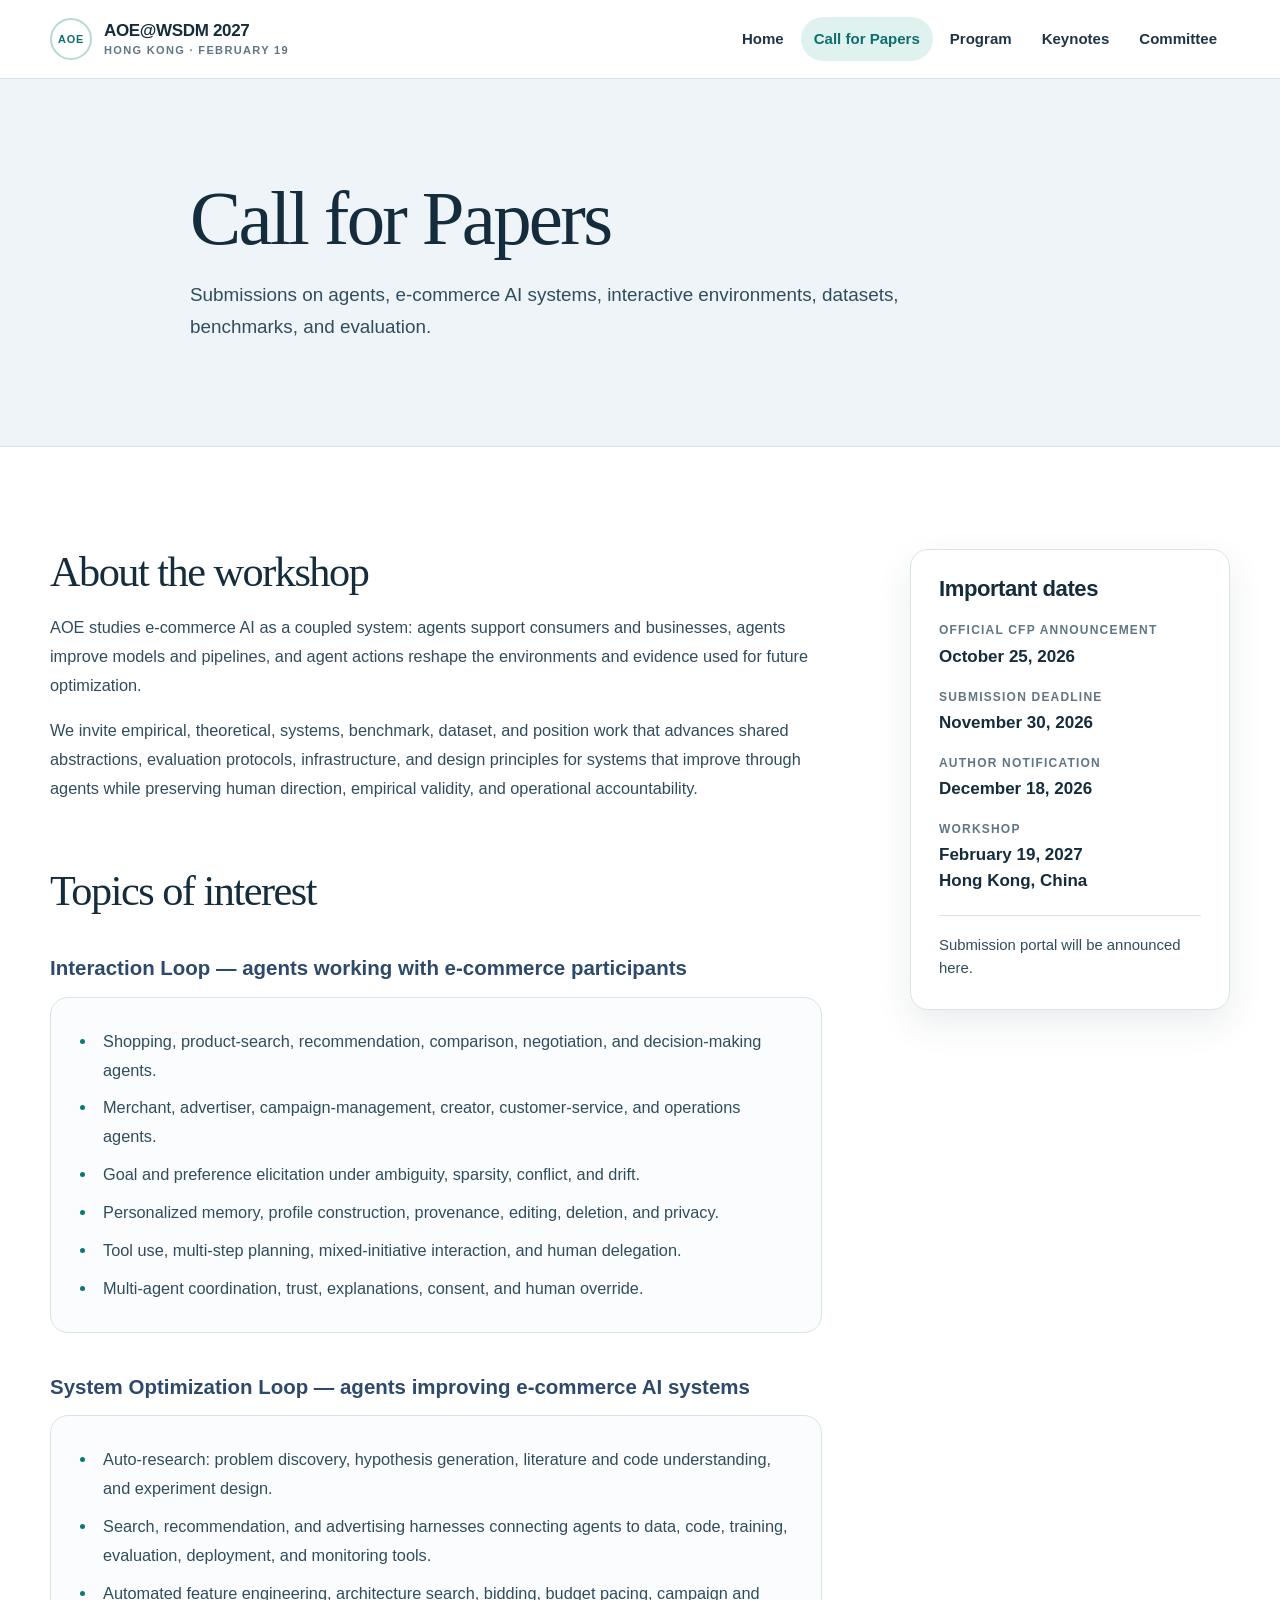
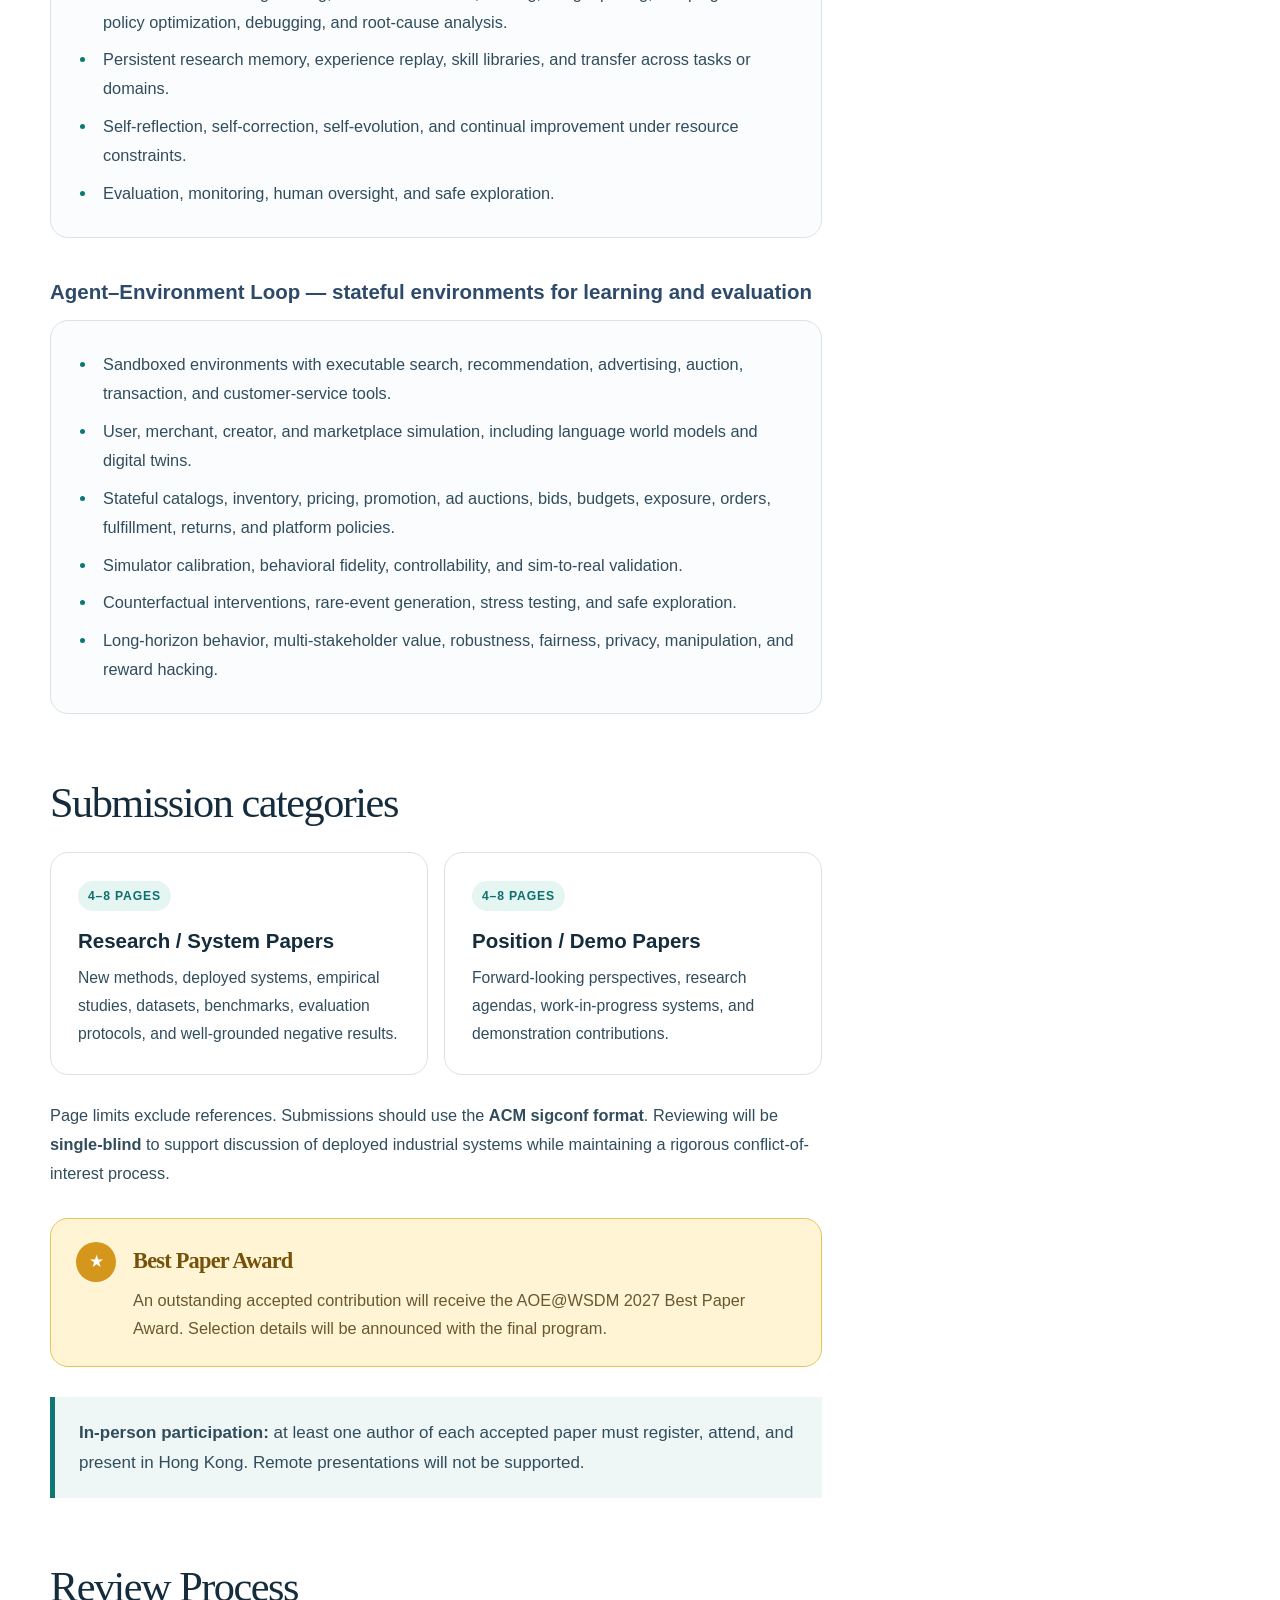
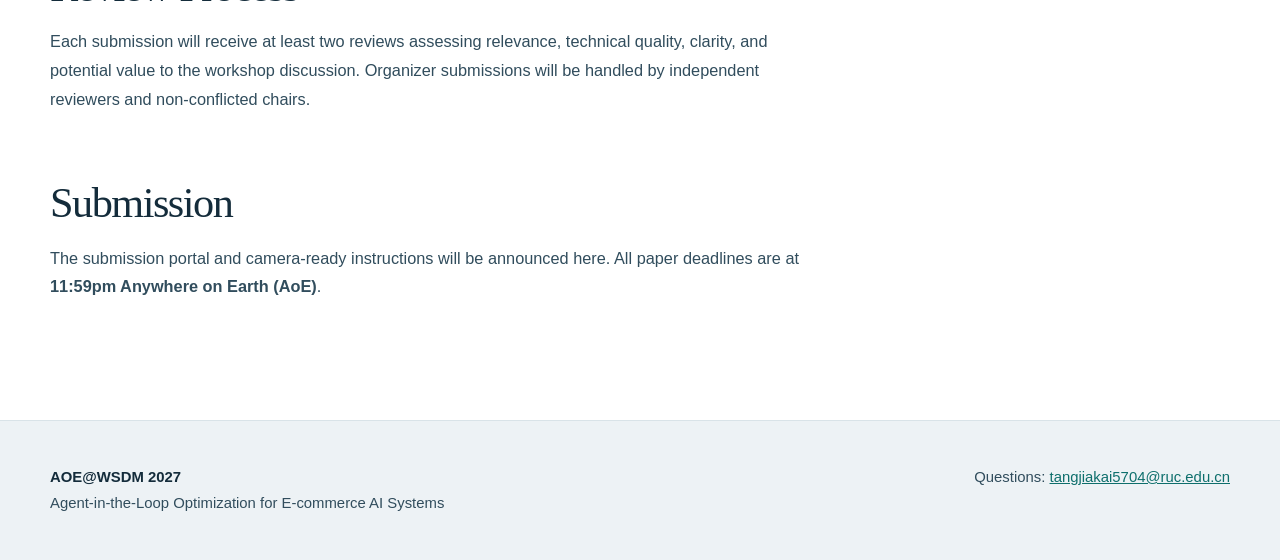
==== cfp.html @ 55977956 "Publish AOE workshop website" ====
<!doctype html>
<html lang="en">
<head>
  <meta charset="utf-8">
  <meta name="viewport" content="width=device-width, initial-scale=1">
  <meta name="description" content="Call for papers for AOE@WSDM 2027, the Workshop on Agent-in-the-Loop Optimization for E-commerce AI Systems.">
  <title>Call for Papers · AOE@WSDM 2027</title>
  <link rel="icon" type="image/svg+xml" href="assets/favicon.svg">
  <link rel="stylesheet" href="assets/style.css">
</head>
<body>
  <a class="skip-link" href="#main">Skip to content</a>
  <header class="site-header"><div class="container header-inner">
    <a class="brand" href="index.html"><span class="brand-mark">AOE</span><span class="brand-copy">AOE@WSDM 2027<small>Hong Kong · February 19</small></span></a>
    <button class="menu-toggle" type="button" aria-expanded="false" aria-controls="site-nav">Menu</button>
    <nav class="site-nav" id="site-nav" aria-label="Primary navigation"><a href="index.html">Home</a><a href="cfp.html" aria-current="page">Call for Papers</a><a href="program.html">Program</a><a href="keynotes.html">Keynotes</a><a href="committee.html">Committee</a></nav>
  </div></header>

  <main id="main">
    <section class="page-hero"><div class="container page-hero-inner"><h1>Call for Papers</h1><p>Submissions on agents, e-commerce AI systems, interactive environments, datasets, benchmarks, and evaluation.</p></div></section>

    <section class="section"><div class="container page-grid">
      <article class="prose">
        <h2>About the workshop</h2>
        <p>AOE studies e-commerce AI as a coupled system: agents support consumers and businesses, agents improve models and pipelines, and agent actions reshape the environments and evidence used for future optimization.</p>
        <p>We invite empirical, theoretical, systems, benchmark, dataset, and position work that advances shared abstractions, evaluation protocols, infrastructure, and design principles for systems that improve through agents while preserving human direction, empirical validity, and operational accountability.</p>

        <h2>Topics of interest</h2>
        <h3>Interaction Loop — agents working with e-commerce participants</h3>
        <ul>
          <li>Shopping, product-search, recommendation, comparison, negotiation, and decision-making agents.</li>
          <li>Merchant, advertiser, campaign-management, creator, customer-service, and operations agents.</li>
          <li>Goal and preference elicitation under ambiguity, sparsity, conflict, and drift.</li>
          <li>Personalized memory, profile construction, provenance, editing, deletion, and privacy.</li>
          <li>Tool use, multi-step planning, mixed-initiative interaction, and human delegation.</li>
          <li>Multi-agent coordination, trust, explanations, consent, and human override.</li>
        </ul>

        <h3>System Optimization Loop — agents improving e-commerce AI systems</h3>
        <ul>
          <li>Auto-research: problem discovery, hypothesis generation, literature and code understanding, and experiment design.</li>
          <li>Search, recommendation, and advertising harnesses connecting agents to data, code, training, evaluation, deployment, and monitoring tools.</li>
          <li>Automated feature engineering, architecture search, bidding, budget pacing, campaign and policy optimization, debugging, and root-cause analysis.</li>
          <li>Persistent research memory, experience replay, skill libraries, and transfer across tasks or domains.</li>
          <li>Self-reflection, self-correction, self-evolution, and continual improvement under resource constraints.</li>
          <li>Evaluation, monitoring, human oversight, and safe exploration.</li>
        </ul>

        <h3>Agent–Environment Loop — stateful environments for learning and evaluation</h3>
        <ul>
          <li>Sandboxed environments with executable search, recommendation, advertising, auction, transaction, and customer-service tools.</li>
          <li>User, merchant, creator, and marketplace simulation, including language world models and digital twins.</li>
          <li>Stateful catalogs, inventory, pricing, promotion, ad auctions, bids, budgets, exposure, orders, fulfillment, returns, and platform policies.</li>
          <li>Simulator calibration, behavioral fidelity, controllability, and sim-to-real validation.</li>
          <li>Counterfactual interventions, rare-event generation, stress testing, and safe exploration.</li>
          <li>Long-horizon behavior, multi-stakeholder value, robustness, fairness, privacy, manipulation, and reward hacking.</li>
        </ul>

        <h2>Submission categories</h2>
        <div class="format-grid">
          <div class="format-card"><span>4–8 pages</span><h3>Research / System Papers</h3><p>New methods, deployed systems, empirical studies, datasets, benchmarks, evaluation protocols, and well-grounded negative results.</p></div>
          <div class="format-card"><span>4–8 pages</span><h3>Position / Demo Papers</h3><p>Forward-looking perspectives, research agendas, work-in-progress systems, and demonstration contributions.</p></div>
        </div>
        <p>Page limits exclude references. Submissions should use the <strong>ACM sigconf format</strong>. Reviewing will be <strong>single-blind</strong> to support discussion of deployed industrial systems while maintaining a rigorous conflict-of-interest process.</p>
        <div class="award-note"><span aria-hidden="true">★</span><div><strong>Best Paper Award</strong><p>An outstanding accepted contribution will receive the AOE@WSDM 2027 Best Paper Award. Selection details will be announced with the final program.</p></div></div>
        <div class="notice"><strong>In-person participation:</strong> at least one author of each accepted paper must register, attend, and present in Hong Kong. Remote presentations will not be supported.</div>

        <h2>Review Process</h2>
        <p>Each submission will receive at least two reviews assessing relevance, technical quality, clarity, and potential value to the workshop discussion. Organizer submissions will be handled by independent reviewers and non-conflicted chairs.</p>

        <h2>Submission</h2>
        <p>The submission portal and camera-ready instructions will be announced here. All paper deadlines are at <strong>11:59pm Anywhere on Earth (AoE)</strong>.</p>
      </article>
      <aside class="side-card" aria-label="Important dates">
        <h2>Important dates</h2><dl>
          <dt>Official CFP announcement</dt><dd>October 25, 2026</dd>
          <dt>Submission deadline</dt><dd>November 30, 2026</dd>
          <dt>Author notification</dt><dd>December 18, 2026</dd>
          <dt>Workshop</dt><dd>February 19, 2027<br>Hong Kong, China</dd>
        </dl>
        <p class="portal-status">Submission portal will be announced here.</p>
      </aside>
    </div></section>
  </main>

  <footer class="site-footer"><div class="container footer-inner"><p><strong>AOE@WSDM 2027</strong><br>Agent-in-the-Loop Optimization for E-commerce AI Systems</p><p>Questions: <a href="mailto:tangjiakai5704@ruc.edu.cn">tangjiakai5704@ruc.edu.cn</a></p></div></footer>
  <script src="assets/site.js"></script>
</body>
</html>
---- assets/style.css ----
:root {
  --ink: #1f3445;
  --ink-strong: #142c3b;
  --text: #314d5d;
  --muted: #607684;
  --teal: #0d7774;
  --teal-dark: #0e6f6c;
  --teal-soft: #e4f5f2;
  --navy: #2d4a6b;
  --blue-soft: #eef4f8;
  --orange: #a94a32;
  --orange-soft: #fff1e9;
  --purple: #7569ad;
  --purple-soft: #f1eff9;
  --award: #d4971c;
  --award-dark: #76510a;
  --award-bg: #fff5d5;
  --paper: #f6f8fa;
  --white: #fff;
  --line: #d9e3e8;
  --line-strong: #c6d5dd;
  --shadow: 0 14px 36px rgba(31, 52, 69, .09);
  --radius-lg: 28px;
  --radius: 18px;
  --container: min(1180px, calc(100% - 48px));
}

* { box-sizing: border-box; }
html { scroll-behavior: smooth; }
body {
  margin: 0;
  overflow-x: hidden;
  color: var(--ink);
  background: var(--white);
  font-family: "Helvetica Neue", Arial, ui-sans-serif, sans-serif;
  font-size: 17px;
  line-height: 1.72;
  text-rendering: optimizeLegibility;
}
::selection { color: var(--ink-strong); background: #cdece8; }
a { color: inherit; }
img { display: block; max-width: 100%; }
button { font: inherit; }
.container { width: var(--container); margin-inline: auto; }
.skip-link { position: fixed; top: 10px; left: 10px; z-index: 100; padding: 9px 14px; transform: translateY(-180%); border-radius: 999px; color: white; background: var(--ink-strong); text-decoration: none; }
.skip-link:focus { transform: none; }

.site-header { position: sticky; top: 0; z-index: 40; border-bottom: 1px solid var(--line); background: rgba(255,255,255,.96); }
.header-inner { min-height: 78px; display: flex; align-items: center; justify-content: space-between; gap: 28px; }
.brand { display: inline-flex; align-items: center; gap: 12px; color: var(--ink-strong); text-decoration: none; font-weight: 800; letter-spacing: -.02em; }
.brand-mark { width: 42px; height: 42px; display: grid; place-items: center; flex: 0 0 auto; border: 2px solid #b8d8d6; border-radius: 50%; color: var(--teal-dark); font-size: .68rem; letter-spacing: .07em; }
.brand-copy { display: grid; line-height: 1.05; }
.brand-copy small { margin-top: 5px; color: var(--muted); font-size: .69rem; font-weight: 700; letter-spacing: .12em; text-transform: uppercase; }
.site-nav { display: flex; align-items: center; gap: 4px; }
.site-nav a { padding: 9px 13px; border-radius: 999px; color: var(--ink); text-decoration: none; font-size: .94rem; font-weight: 700; }
.site-nav a:hover, .site-nav a:focus-visible { color: var(--teal-dark); background: #eff7f6; }
.site-nav a[aria-current="page"] { color: var(--teal-dark); background: #dff2ef; }
.menu-toggle { display: none; padding: 9px 14px; border: 1px solid var(--line-strong); border-radius: 999px; color: var(--ink-strong); background: white; font-weight: 750; }

h1, h2, h3 { margin-top: 0; text-wrap: balance; }
.hero h1, .page-hero h1, .section h2, .speaker-card h2, .home-speakers h3, .award-copy strong, .award-note strong {
  font-family: Georgia, "Times New Roman", serif;
  font-weight: 500;
  letter-spacing: -.035em;
}

.hero {
  position: relative;
  min-height: 760px;
  overflow: hidden;
  border-bottom: 1px solid var(--line);
  background:
    linear-gradient(90deg, #fff 0%, #fff 43%, rgba(255,255,255,.95) 52%, rgba(255,255,255,.35) 72%, rgba(255,255,255,.08) 100%),
    url("hong-kong-harbour.webp") 82% center / cover no-repeat;
}
.hero::after { content: ""; position: absolute; inset: auto 0 0; height: 90px; background: linear-gradient(to bottom, transparent, rgba(255,255,255,.8)); pointer-events: none; }
.hero > .container { position: relative; z-index: 2; padding-top: 88px; padding-bottom: 82px; }
.hero-copy { max-width: 990px; }
.hero h1 { max-width: 1100px; margin-bottom: 26px; color: var(--ink-strong); font-size: clamp(3.8rem, 5.2vw, 4.85rem); line-height: .98; }
.hero h1 em { color: var(--teal); font-style: normal; }
.hero-title-main, .hero-title-sub { display: block; }
.hero-title-main { white-space: nowrap; }
.hero-summary { max-width: 760px; margin: 0; color: var(--text); font-size: 1.18rem; line-height: 1.68; }
.hero-actions { display: flex; flex-wrap: wrap; gap: 12px; margin-top: 30px; }
.button { display: inline-flex; align-items: center; justify-content: center; min-height: 50px; padding: 0 23px; border: 1px solid transparent; border-radius: 999px; text-decoration: none; font-size: .96rem; font-weight: 780; transition: transform .18s ease, box-shadow .18s ease, background .18s ease; }
.button:hover { transform: translateY(-2px); }
.button-primary { color: white; background: var(--teal); box-shadow: 0 9px 20px rgba(22,139,135,.20); }
.button-primary:hover { background: var(--teal-dark); }
.button-secondary { border-color: var(--line-strong); color: var(--ink-strong); background: white; }
.button-secondary:hover { box-shadow: var(--shadow); }
.button-muted { width: 100%; margin-top: 22px; color: var(--muted); background: var(--paper); cursor: default; }
.hero-meta { display: grid; grid-template-columns: repeat(3, 1fr); max-width: 760px; margin-top: 38px; overflow: hidden; border: 1px solid var(--line-strong); border-radius: var(--radius); background: white; box-shadow: var(--shadow); }
.meta-item { min-height: 100px; padding: 22px 24px; border-right: 1px solid var(--line); }
.meta-item:last-child { border-right: 0; }
.meta-item span { display: block; margin-bottom: 5px; color: var(--muted); font-size: .72rem; font-weight: 800; letter-spacing: .12em; text-transform: uppercase; }
.meta-item strong { color: var(--ink-strong); font-size: 1.07rem; }
.award-banner { display: grid; grid-template-columns: auto minmax(0, 1fr) auto; align-items: center; gap: 18px; max-width: 760px; margin-top: 16px; padding: 18px 22px; border: 1px solid #e5c35c; border-radius: var(--radius); color: var(--award-dark); background: var(--award-bg); box-shadow: 0 10px 26px rgba(142,102,22,.11); }
.award-symbol { width: 46px; height: 46px; display: grid; place-items: center; border-radius: 50%; color: white; background: var(--award); font-size: 1.3rem; }
.award-copy { display: grid; gap: 1px; }
.award-copy strong { font-size: 1.42rem; font-weight: 600; letter-spacing: -.015em; }
.award-copy span { color: #6f5927; font-size: .92rem; line-height: 1.48; }
.award-banner > a { color: var(--award-dark); font-size: .9rem; font-weight: 800; text-decoration: none; white-space: nowrap; }
.award-banner > a:hover { text-decoration: underline; text-underline-offset: 4px; }
.commerce-panel { position: absolute; right: 0; bottom: 70px; width: 340px; padding: 25px; border: 1px solid rgba(198,213,221,.95); border-radius: 22px; background: rgba(255,255,255,.94); box-shadow: 0 18px 45px rgba(20,44,59,.16); }
.commerce-panel > strong { display: block; margin-bottom: 17px; color: var(--navy); font-size: 1rem; letter-spacing: .03em; }
.commerce-grid { display: grid; grid-template-columns: 1fr 1fr; gap: 12px; }
.commerce-grid span { display: grid; grid-template-columns: 30px 1fr; align-items: center; gap: 9px; color: var(--ink); font-size: .82rem; font-weight: 700; line-height: 1.25; }
.commerce-grid svg { width: 30px; height: 30px; padding: 6px; border-radius: 9px; fill: none; stroke: currentColor; stroke-width: 1.8; stroke-linecap: round; stroke-linejoin: round; color: var(--teal-dark); background: var(--teal-soft); }
.commerce-grid span:nth-child(2) svg { color: var(--navy); background: var(--blue-soft); }
.commerce-grid span:nth-child(3) svg { color: #b85b42; background: var(--orange-soft); }
.commerce-grid span:nth-child(4) svg { color: var(--purple); background: var(--purple-soft); }

.section { padding: clamp(82px, 8vw, 112px) 0; }
.section-white { background: white; }
.section-mint { border-block: 1px solid var(--line); background: #eef7f5; }
.section-head { display: grid; grid-template-columns: minmax(0, 1fr) minmax(300px, .62fr); align-items: end; gap: 70px; margin-bottom: 42px; }
.section h2 { margin-bottom: 0; color: var(--ink-strong); font-size: clamp(3.1rem, 4.7vw, 4.55rem); line-height: 1; }
.lead { margin: 0; color: var(--text); font-size: 1.08rem; line-height: 1.68; }
.content-section .section-head { display: block; margin-bottom: 30px; }
.about-copy { max-width: 1000px; color: var(--text); font-size: 1.18rem; line-height: 1.85; }
.about-copy p { margin: 0; }
.about-copy p:first-child { color: var(--ink); font-size: 1.28rem; }
.about-copy p + p { margin-top: 20px; }

.date-grid { display: grid; grid-template-columns: repeat(4, 1fr); gap: 16px; }
.date-item { min-height: 190px; padding: 28px; border: 1px solid var(--line); border-radius: var(--radius); background: white; }
.date-item.is-key { border: 2px solid #9cd2cb; background: #edf8f6; }
.date-item time { display: block; color: var(--navy); font-family: Georgia, serif; font-size: 1.8rem; font-weight: 600; line-height: 1.05; }
.date-item span { display: block; margin-top: 30px; color: var(--ink); font-size: 1rem; font-weight: 750; line-height: 1.45; }

.loop-grid { display: grid; grid-template-columns: repeat(3, 1fr); gap: 22px; }
.loop-card { position: relative; min-height: 360px; overflow: hidden; padding: 34px; border: 1px solid var(--line); border-radius: var(--radius-lg); background: white; }
.loop-card:nth-child(1) { border-top: 6px solid var(--teal); }
.loop-card:nth-child(2) { border-top: 6px solid var(--purple); }
.loop-card:nth-child(3) { border-top: 6px solid var(--orange); }
.loop-card::after { content: attr(data-number); position: absolute; right: 14px; bottom: -27px; color: rgba(31,52,69,.055); font-family: Georgia, serif; font-size: 8rem; line-height: 1; }
.loop-icon { width: 44px; height: 44px; display: grid; place-items: center; border-radius: 13px; color: white; background: var(--teal); font-size: .77rem; font-weight: 850; }
.loop-card:nth-child(2) .loop-icon { background: var(--purple); }
.loop-card:nth-child(3) .loop-icon { background: var(--orange); }
.loop-card h3 { position: relative; z-index: 1; margin: 26px 0 0; color: var(--ink-strong); font-size: 1.46rem; line-height: 1.28; }
.loop-card ul { position: relative; z-index: 1; margin: 22px 0 0; padding: 0; list-style: none; }
.loop-card li { position: relative; margin-top: 13px; padding-left: 20px; color: var(--text); font-size: 1rem; line-height: 1.55; }
.loop-card li::before { content: ""; position: absolute; left: 0; top: .7em; width: 6px; height: 6px; border-radius: 50%; background: var(--teal); }
.loop-card:nth-child(2) li::before { background: var(--purple); }
.loop-card:nth-child(3) li::before { background: var(--orange); }
.section-link { margin: 28px 0 0; }
.section-link a { color: var(--teal-dark); font-weight: 800; text-decoration: none; }
.section-link a:hover { text-decoration: underline; text-underline-offset: 4px; }

.home-speakers { display: grid; grid-template-columns: repeat(2, minmax(0, 1fr)); gap: 24px; }
.home-speakers article { display: grid; grid-template-columns: 180px minmax(0, 1fr); align-items: center; gap: 30px; min-height: 238px; padding: 28px; border: 1px solid var(--line); border-radius: var(--radius-lg); background: white; box-shadow: var(--shadow); }
.home-speakers img { width: 180px; height: 180px; object-fit: cover; border-radius: 20px; }
.home-speakers h3 { margin: 16px 0 7px; color: var(--ink-strong); font-size: 2.55rem; }
.home-speakers p { margin: 0; color: var(--text); font-size: 1rem; line-height: 1.6; }
.tag { display: inline-flex; padding: 6px 11px; border-radius: 999px; color: var(--teal-dark); background: #dff2ef; font-size: .76rem; font-weight: 850; letter-spacing: .07em; text-transform: uppercase; }
.tag.tentative { color: #775415; background: #ffedbd; }

.submission-summary { display: grid; grid-template-columns: minmax(0, 1fr) auto; align-items: center; gap: 64px; }
.submission-summary h2 { margin-bottom: 18px; }
.submission-summary p { max-width: 820px; margin: 0; color: var(--text); font-size: 1.08rem; line-height: 1.75; }

.page-hero { padding: clamp(72px, 8vw, 104px) 0; border-bottom: 1px solid var(--line); background: var(--blue-soft); }
.page-hero-inner { max-width: 900px; }
.page-hero h1 { margin: 0; color: var(--ink-strong); font-size: clamp(3.5rem, 6vw, 5.7rem); line-height: .98; }
.page-hero p { max-width: 780px; margin: 22px 0 0; color: var(--text); font-size: 1.18rem; line-height: 1.72; }
.page-grid { display: grid; grid-template-columns: minmax(0, 1fr) 320px; align-items: start; gap: clamp(52px, 7vw, 88px); }
.prose { max-width: 830px; }
.prose h2 { margin: 66px 0 18px; color: var(--ink-strong); font-size: clamp(2.2rem, 3.3vw, 3rem); line-height: 1.08; }
.prose h2:first-child { margin-top: 0; }
.prose h3 { margin: 40px 0 12px; color: var(--navy); font-size: 1.28rem; line-height: 1.4; }
.prose p, .prose li { color: var(--text); font-size: 1.02rem; line-height: 1.77; }
.prose ul { margin: 14px 0 28px; padding: 20px 26px 20px 46px; border: 1px solid var(--line); border-radius: var(--radius); background: #fafcfd; }
.prose li { margin: 9px 0; padding-left: 6px; }
.prose li::marker { color: var(--teal); }
.format-grid { display: grid; grid-template-columns: repeat(2, 1fr); gap: 16px; margin: 26px 0; }
.format-card { padding: 27px; border: 1px solid var(--line); border-radius: var(--radius); background: white; }
.format-card span { display: inline-flex; padding: 5px 10px; border-radius: 999px; color: var(--teal-dark); background: var(--teal-soft); font-size: .76rem; font-weight: 850; letter-spacing: .07em; text-transform: uppercase; }
.format-card h3 { margin: 16px 0 8px; color: var(--ink-strong); }
.format-card p { margin: 0; font-size: .98rem; }
.notice { margin: 28px 0; padding: 21px 24px; border-left: 5px solid var(--teal); color: var(--text); background: #eef7f6; }
.award-note { display: grid; grid-template-columns: auto 1fr; gap: 17px; margin: 30px 0; padding: 23px 25px; border: 1px solid #e5c35c; border-radius: var(--radius); background: var(--award-bg); }
.award-note > span { width: 40px; height: 40px; display: grid; place-items: center; border-radius: 50%; color: white; background: var(--award); }
.award-note strong { color: var(--award-dark); font-size: 1.4rem; font-weight: 600; }
.award-note p { margin: 5px 0 0; color: #69582f; }
.side-card { position: sticky; top: 104px; padding: 28px; border: 1px solid var(--line); border-radius: var(--radius); background: white; box-shadow: var(--shadow); }
.side-card h2 { margin: 0 0 20px; font-family: inherit; font-size: 1.38rem; font-weight: 800; letter-spacing: -.02em; }
.side-card dl { margin: 0; }
.side-card dt { margin-top: 17px; color: var(--muted); font-size: .75rem; font-weight: 850; letter-spacing: .1em; text-transform: uppercase; }
.side-card dd { margin: 3px 0 0; color: var(--ink-strong); font-weight: 750; line-height: 1.5; }

.schedule-wrap { overflow: hidden; border: 1px solid var(--line); border-radius: var(--radius-lg); background: white; box-shadow: var(--shadow); }
.schedule { width: 100%; border-collapse: collapse; }
.schedule th, .schedule td { padding: 22px 27px; border-bottom: 1px solid var(--line); text-align: left; }
.schedule tr:last-child td { border-bottom: 0; }
.schedule th { color: var(--navy); background: #eef3f6; font-size: .78rem; letter-spacing: .12em; text-transform: uppercase; }
.schedule td { color: var(--ink); font-size: 1.02rem; }
.schedule td:first-child { width: 175px; color: var(--teal-dark); font-weight: 850; white-space: nowrap; }
.schedule td strong { color: var(--ink-strong); }

.speaker-stack { display: grid; gap: 22px; }
.speaker-card { display: grid; grid-template-columns: 230px minmax(0, 1fr); align-items: center; gap: 42px; padding: 38px; border: 1px solid var(--line); border-radius: var(--radius-lg); background: white; box-shadow: var(--shadow); }
.speaker-photo { width: 230px; height: 230px; overflow: hidden; border-radius: 24px; background: var(--paper); }
.speaker-photo img { width: 100%; height: 100%; object-fit: cover; }
.speaker-card h2 { margin: 15px 0 4px; color: var(--ink-strong); font-size: clamp(2.8rem, 4vw, 4rem); }
.speaker-role { margin: 0 0 13px; color: var(--teal-dark); font-size: .96rem; font-weight: 780; }
.speaker-card p:last-child { margin: 0; color: var(--text); font-size: 1rem; line-height: 1.72; }

.person-grid { display: grid; grid-template-columns: repeat(2, minmax(0, 1fr)); gap: 24px; }
.person-card { position: relative; display: grid; grid-template-columns: 108px minmax(0, 1fr); grid-template-rows: auto auto 1fr; column-gap: 24px; align-items: start; min-height: 225px; padding: 29px; border: 1px solid var(--line); border-radius: var(--radius); background: white; }
.person-avatar { grid-column: 1; grid-row: 1 / span 3; width: 108px; height: 108px; overflow: hidden; border-radius: 22px; background: var(--paper); }
.person-avatar img { width: 100%; height: 100%; object-fit: cover; }
.person-card h3, .person-role, .person-card p:last-child { grid-column: 2; }
.person-card h3 { align-self: end; margin: 7px 0 4px; color: var(--ink-strong); font-size: 1.3rem; }
.person-role { min-height: 0; margin: 0 0 12px; color: var(--teal-dark); font-size: .88rem; font-weight: 780; line-height: 1.45; }
.person-card p:last-child { margin: 0; color: var(--text); font-size: .97rem; line-height: 1.68; }
.person-badge { position: absolute; right: 18px; top: 18px; padding: 5px 9px; border-radius: 999px; color: var(--teal-dark); background: var(--teal-soft); font-size: .68rem; font-weight: 850; letter-spacing: .07em; text-transform: uppercase; }

.empty-state { padding: clamp(48px, 8vw, 88px); border: 1px dashed #aebfc9; border-radius: var(--radius-lg); text-align: center; background: white; }
.empty-state h2 { max-width: 700px; margin: 0 auto 14px; color: var(--ink-strong); font-size: clamp(2.3rem, 4.2vw, 3.7rem); line-height: 1.08; }
.empty-state p { max-width: 680px; margin: 0 auto; color: var(--text); font-size: 1.05rem; }
.site-footer { padding: 44px 0; border-top: 1px solid var(--line); background: #edf2f5; }
.footer-inner { display: flex; justify-content: space-between; gap: 40px; color: var(--text); font-size: .93rem; }
.footer-inner p { margin: 0; }
.footer-inner strong { color: var(--ink-strong); }
.footer-inner a { color: var(--teal-dark); }

@media (prefers-reduced-motion: reduce) {
  *, *::before, *::after { scroll-behavior: auto !important; animation: none !important; transition: none !important; }
}

@media (max-width: 1080px) {
  .hero-title-main { white-space: normal; }
  .commerce-panel { display: none; }
  .person-grid { grid-template-columns: 1fr; }
}

@media (max-width: 920px) {
  :root { --container: min(100% - 36px, 1180px); }
  .menu-toggle { display: block; }
  .site-nav { display: none; position: absolute; top: 70px; left: 18px; right: 18px; padding: 14px; flex-direction: column; align-items: stretch; border: 1px solid var(--line); border-radius: var(--radius); background: white; box-shadow: var(--shadow); }
  .site-nav.is-open { display: flex; }
  .site-nav a { padding: 11px 13px; }
  .hero { min-height: 0; background: linear-gradient(180deg, rgba(255,255,255,.96) 0%, rgba(255,255,255,.78) 56%, rgba(255,255,255,.18) 100%), url("hong-kong-harbour.webp") center bottom / cover no-repeat; }
  .hero > .container { padding-top: 70px; padding-bottom: 310px; }
  .hero-copy { max-width: 850px; }
  .hero h1 { font-size: clamp(3.4rem, 8vw, 4.5rem); }
  .section-head { grid-template-columns: 1fr; gap: 20px; }
  .date-grid { grid-template-columns: repeat(2, 1fr); }
  .loop-grid { grid-template-columns: 1fr; }
  .loop-card { min-height: 0; }
  .home-speakers { grid-template-columns: 1fr; }
  .page-grid { grid-template-columns: 1fr; }
  .side-card { position: static; }
  .speaker-card { grid-template-columns: 190px minmax(0, 1fr); }
  .speaker-photo { width: 190px; height: 190px; }
  .submission-summary { grid-template-columns: 1fr; gap: 28px; }
  .submission-summary .button { justify-self: start; }
}

@media (max-width: 620px) {
  :root { --container: min(100% - 28px, 1180px); }
  body { font-size: 16px; }
  .header-inner { min-height: 70px; }
  .brand-copy small { display: none; }
  .brand-mark { width: 38px; height: 38px; }
  .hero > .container { padding-top: 58px; padding-bottom: 220px; }
  .hero h1 { font-size: clamp(2.72rem, 12vw, 3.35rem); }
  .hero-summary { font-size: 1.04rem; }
  .hero-actions { flex-direction: column; }
  .hero-actions .button { width: 100%; }
  .hero-meta { grid-template-columns: 1fr; }
  .meta-item { min-height: 78px; padding: 16px 20px; border-right: 0; border-bottom: 1px solid var(--line); }
  .meta-item:last-child { border-bottom: 0; }
  .award-banner { grid-template-columns: auto minmax(0, 1fr); gap: 14px; padding: 18px; }
  .award-banner > a { grid-column: 2; }
  .award-copy strong { font-size: 1.25rem; }
  .award-copy span { font-size: .9rem; }
  .section { padding: 72px 0; }
  .section h2 { font-size: clamp(2.7rem, 12vw, 3.5rem); }
  .about-copy, .about-copy p:first-child { font-size: 1.07rem; line-height: 1.8; }
  .date-grid, .format-grid { grid-template-columns: 1fr; }
  .date-item { min-height: 145px; }
  .date-item span { margin-top: 21px; }
  .loop-card { padding: 28px; }
  .home-speakers article { grid-template-columns: 110px minmax(0, 1fr); min-height: 0; gap: 20px; padding: 21px; }
  .home-speakers img { width: 110px; height: 110px; border-radius: 16px; }
  .home-speakers h3 { margin-top: 11px; font-size: 1.9rem; }
  .home-speakers p { font-size: .94rem; }
  .page-hero { padding: 64px 0; }
  .page-hero h1 { font-size: clamp(3rem, 14vw, 4.2rem); }
  .page-hero p { font-size: 1.05rem; }
  .prose ul { padding: 18px 20px 18px 39px; }
  .schedule-wrap { overflow: hidden; }
  .schedule { min-width: 0; table-layout: fixed; }
  .schedule th, .schedule td { padding: 16px 14px; }
  .schedule th:first-child, .schedule td:first-child { width: 112px; }
  .schedule td:first-child { font-size: .9rem; white-space: normal; }
  .speaker-card { grid-template-columns: 1fr; gap: 24px; padding: 27px; }
  .speaker-photo { width: 170px; height: 170px; }
  .person-card { grid-template-columns: 90px minmax(0, 1fr); min-height: 0; padding: 23px; column-gap: 18px; }
  .person-avatar { width: 90px; height: 90px; }
  .person-card .person-badge { position: static; grid-column: 2; grid-row: 1; justify-self: start; margin-bottom: 3px; }
  .person-card p:last-child { grid-column: 1 / -1; margin-top: 17px; }
  .footer-inner { flex-direction: column; gap: 18px; }
}
.loop-icon svg { width: 25px; height: 25px; fill: none; stroke: currentColor; stroke-width: 1.8; stroke-linecap: round; stroke-linejoin: round; }

/* Launch-readiness fixes. */
.portal-status { margin: 22px 0 0; padding-top: 18px; border-top: 1px solid var(--line); color: var(--text); font-size: .93rem; line-height: 1.55; }
.person-card h3 a, .speaker-card h2 a, .home-speakers h3 a { color: inherit; text-decoration: none; }
.person-card h3 a::after, .speaker-card h2 a::after, .home-speakers h3 a::after { content: " ↗"; color: var(--teal-dark); font-family: Arial, sans-serif; font-size: .47em; font-weight: 700; vertical-align: .45em; }
.person-card h3 a:hover, .speaker-card h2 a:hover, .home-speakers h3 a:hover { color: var(--teal-dark); text-decoration: underline; text-decoration-thickness: 1px; text-underline-offset: 4px; }

@media (max-width: 620px) {
  .hero > .container { padding-bottom: 165px; }
  .hero-meta { grid-template-columns: 1fr 1fr; }
  .meta-item { min-height: 72px; padding: 14px 17px; border-right: 1px solid var(--line); }
  .meta-item:first-child { grid-column: 1 / -1; border-right: 0; }
  .meta-item:nth-child(2) { border-bottom: 0; }
  .meta-item:last-child { border-right: 0; }
  .meta-item strong { font-size: .98rem; line-height: 1.35; }
  .date-grid { gap: 10px; }
  .date-item { display: grid; grid-template-columns: 105px minmax(0, 1fr); align-items: center; gap: 16px; min-height: 0; padding: 20px; }
  .date-item time { font-size: 1.42rem; }
  .date-item span { margin-top: 0; font-size: .96rem; }
  .page-hero { padding: 56px 0; }
  .section { padding: 66px 0; }
}
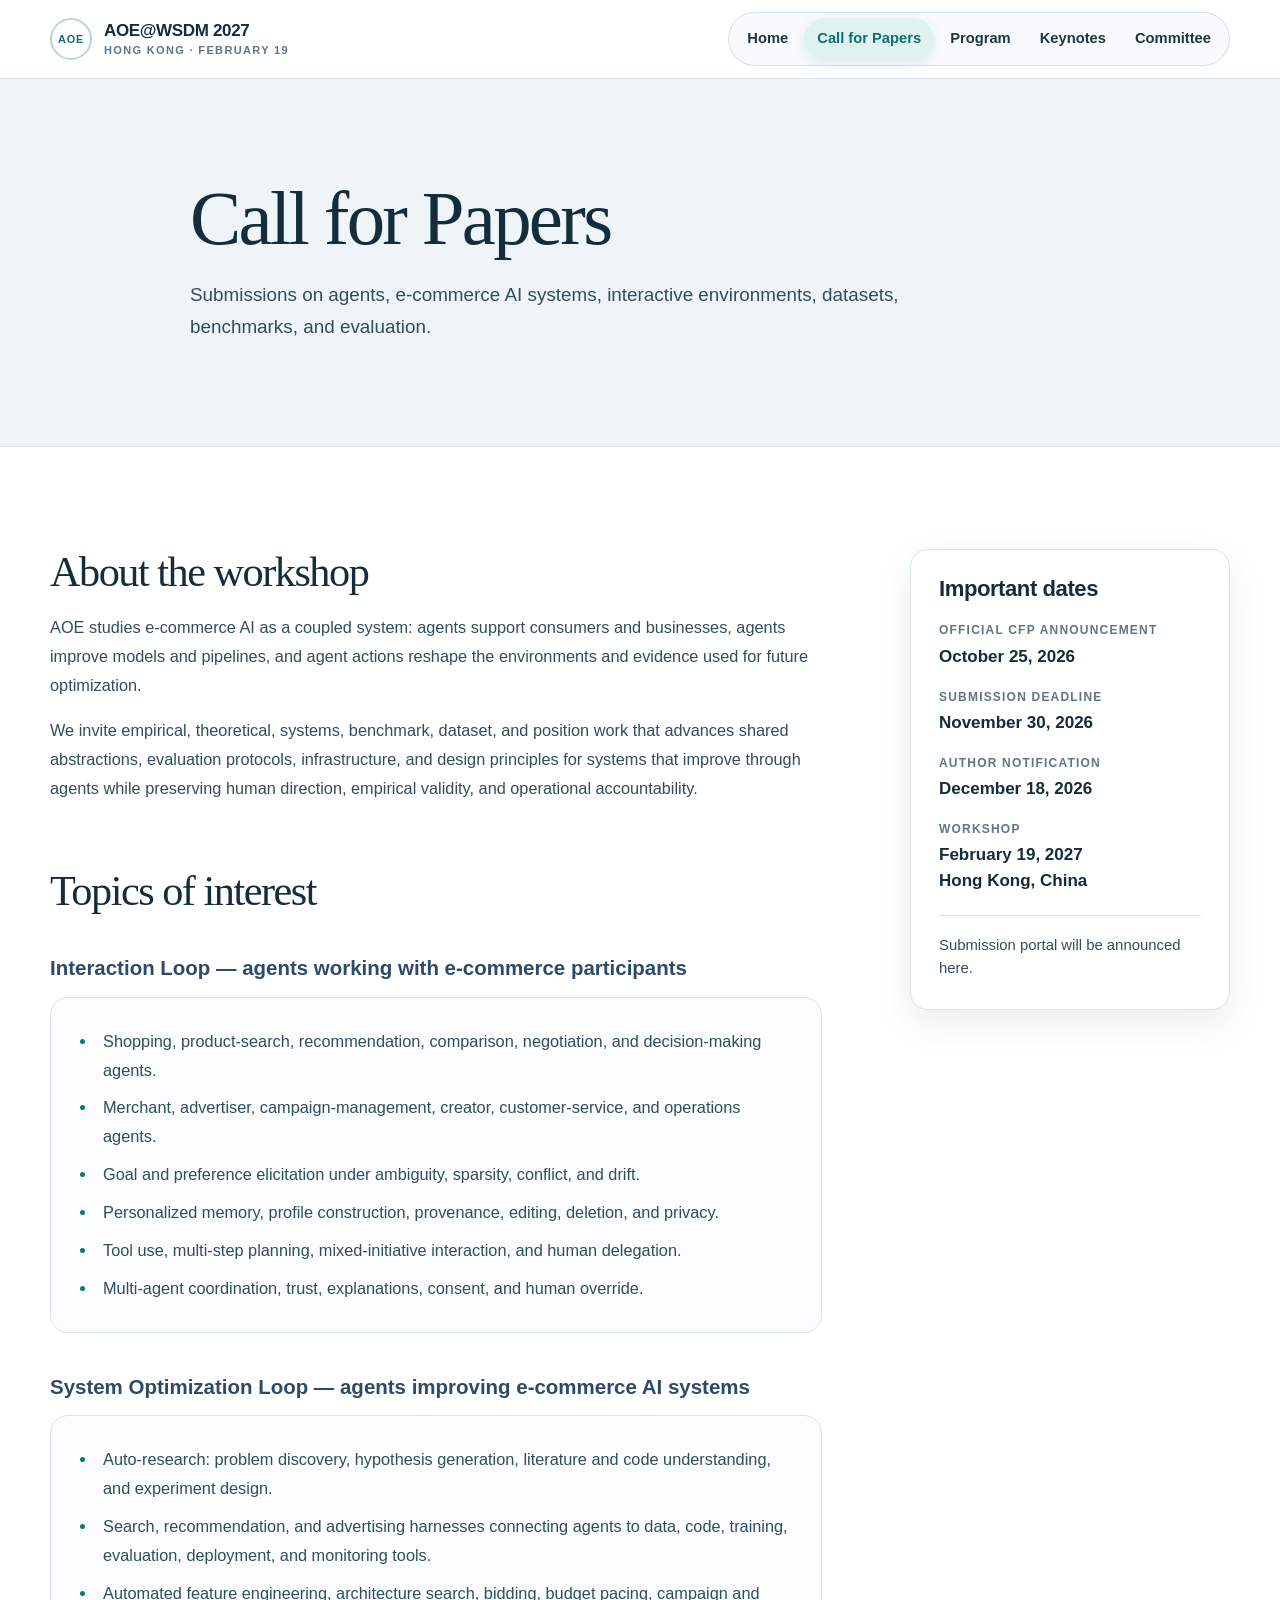
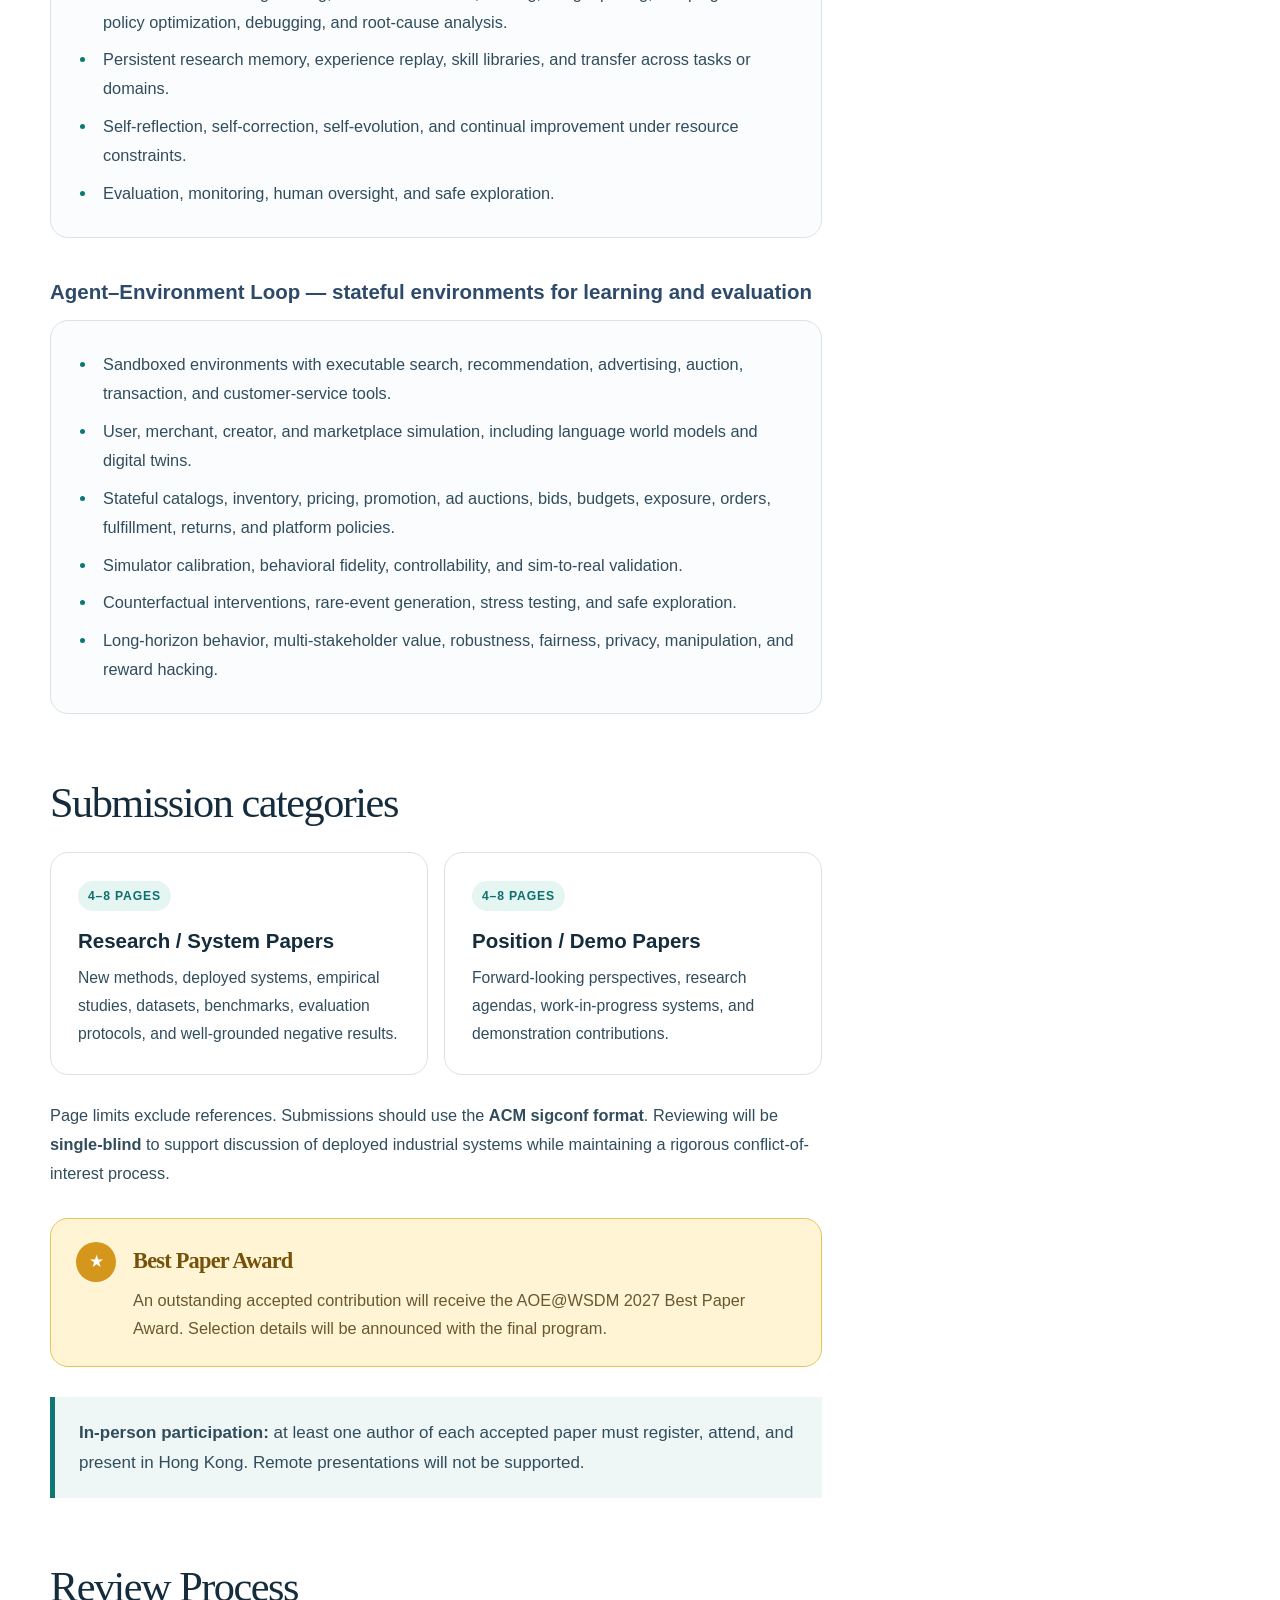
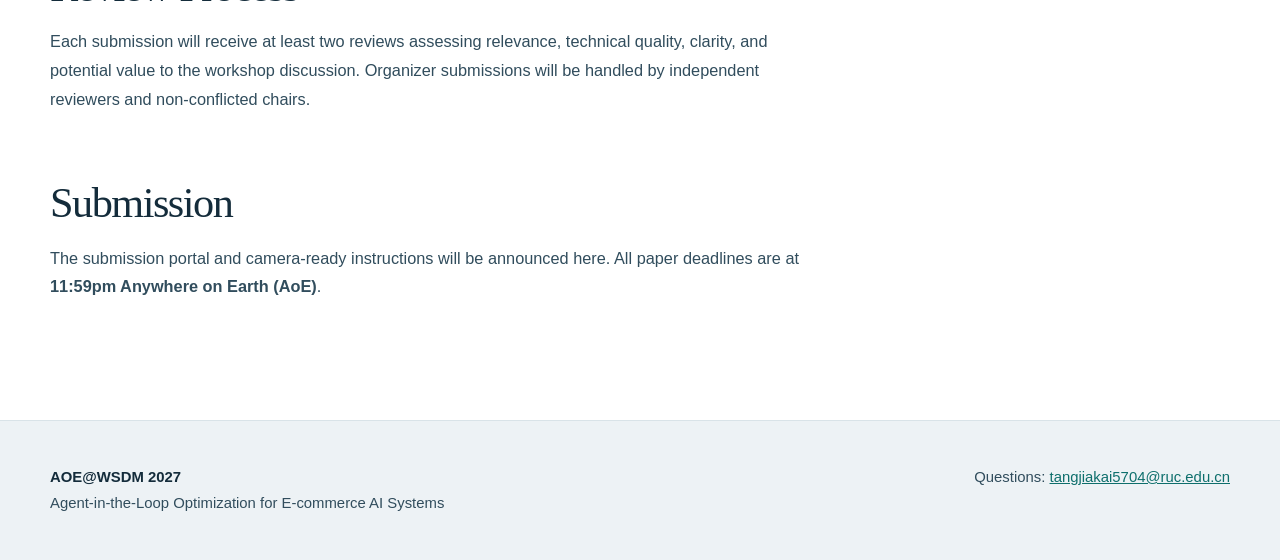
==== commit 099342d5: "Refresh cached site assets" ====
--- a/cfp.html
+++ b/cfp.html
@@ -6,7 +6,7 @@
   <meta name="description" content="Call for papers for AOE@WSDM 2027, the Workshop on Agent-in-the-Loop Optimization for E-commerce AI Systems.">
   <title>Call for Papers · AOE@WSDM 2027</title>
   <link rel="icon" type="image/svg+xml" href="assets/favicon.svg">
-  <link rel="stylesheet" href="assets/style.css">
+  <link rel="stylesheet" href="assets/style.css?v=20261009-1">
 </head>
 <body>
   <a class="skip-link" href="#main">Skip to content</a>
@@ -84,6 +84,6 @@
   </main>
 
   <footer class="site-footer"><div class="container footer-inner"><p><strong>AOE@WSDM 2027</strong><br>Agent-in-the-Loop Optimization for E-commerce AI Systems</p><p>Questions: <a href="mailto:tangjiakai5704@ruc.edu.cn">tangjiakai5704@ruc.edu.cn</a></p></div></footer>
-  <script src="assets/site.js"></script>
+  <script src="assets/site.js?v=20261009-1"></script>
 </body>
 </html>
--- a/assets/style.css
+++ b/assets/style.css
@@ -45,17 +45,18 @@
 .skip-link { position: fixed; top: 10px; left: 10px; z-index: 100; padding: 9px 14px; transform: translateY(-180%); border-radius: 999px; color: white; background: var(--ink-strong); text-decoration: none; }
 .skip-link:focus { transform: none; }
 
-.site-header { position: sticky; top: 0; z-index: 40; border-bottom: 1px solid var(--line); background: rgba(255,255,255,.96); }
+.site-header { position: sticky; top: 0; z-index: 40; border-bottom: 1px solid rgba(198,213,221,.72); background: rgba(255,255,255,.82); -webkit-backdrop-filter: blur(18px) saturate(150%); backdrop-filter: blur(18px) saturate(150%); transition: background .22s ease, border-color .22s ease, box-shadow .22s ease; }
+.site-header.is-scrolled { border-color: rgba(198,213,221,.9); background: rgba(255,255,255,.94); box-shadow: 0 10px 28px rgba(20,44,59,.09); }
 .header-inner { min-height: 78px; display: flex; align-items: center; justify-content: space-between; gap: 28px; }
 .brand { display: inline-flex; align-items: center; gap: 12px; color: var(--ink-strong); text-decoration: none; font-weight: 800; letter-spacing: -.02em; }
-.brand-mark { width: 42px; height: 42px; display: grid; place-items: center; flex: 0 0 auto; border: 2px solid #b8d8d6; border-radius: 50%; color: var(--teal-dark); font-size: .68rem; letter-spacing: .07em; }
+.brand-mark { width: 42px; height: 42px; display: grid; place-items: center; flex: 0 0 auto; border: 2px solid #b8d8d6; border-radius: 50%; color: var(--teal-dark); background: transparent; box-shadow: none; font-size: .68rem; letter-spacing: .07em; }
 .brand-copy { display: grid; line-height: 1.05; }
 .brand-copy small { margin-top: 5px; color: var(--muted); font-size: .69rem; font-weight: 700; letter-spacing: .12em; text-transform: uppercase; }
-.site-nav { display: flex; align-items: center; gap: 4px; }
-.site-nav a { padding: 9px 13px; border-radius: 999px; color: var(--ink); text-decoration: none; font-size: .94rem; font-weight: 700; }
-.site-nav a:hover, .site-nav a:focus-visible { color: var(--teal-dark); background: #eff7f6; }
-.site-nav a[aria-current="page"] { color: var(--teal-dark); background: #dff2ef; }
-.menu-toggle { display: none; padding: 9px 14px; border: 1px solid var(--line-strong); border-radius: 999px; color: var(--ink-strong); background: white; font-weight: 750; }
+.site-nav { display: flex; align-items: center; gap: 3px; padding: 5px; border: 1px solid rgba(198,213,221,.7); border-radius: 999px; background: rgba(246,248,250,.7); box-shadow: inset 0 1px 0 rgba(255,255,255,.85); }
+.site-nav a { padding: 8px 13px; border-radius: 999px; color: var(--ink); text-decoration: none; font-size: .92rem; font-weight: 720; transition: color .18s ease, background .18s ease, box-shadow .18s ease; }
+.site-nav a:hover, .site-nav a:focus-visible { color: var(--teal-dark); background: rgba(255,255,255,.9); box-shadow: 0 4px 12px rgba(31,52,69,.07); }
+.site-nav a[aria-current="page"] { color: var(--teal-dark); background: #dff2ef; box-shadow: 0 4px 12px rgba(13,119,116,.11); }
+.menu-toggle { display: none; padding: 9px 14px; border: 1px solid var(--line-strong); border-radius: 999px; color: var(--ink-strong); background: rgba(255,255,255,.88); box-shadow: 0 5px 14px rgba(31,52,69,.06); font-weight: 750; }
 
 h1, h2, h3 { margin-top: 0; text-wrap: balance; }
 .hero h1, .page-hero h1, .section h2, .speaker-card h2, .home-speakers h3, .award-copy strong, .award-note strong {
@@ -94,13 +95,11 @@
 .meta-item:last-child { border-right: 0; }
 .meta-item span { display: block; margin-bottom: 5px; color: var(--muted); font-size: .72rem; font-weight: 800; letter-spacing: .12em; text-transform: uppercase; }
 .meta-item strong { color: var(--ink-strong); font-size: 1.07rem; }
-.award-banner { display: grid; grid-template-columns: auto minmax(0, 1fr) auto; align-items: center; gap: 18px; max-width: 760px; margin-top: 16px; padding: 18px 22px; border: 1px solid #e5c35c; border-radius: var(--radius); color: var(--award-dark); background: var(--award-bg); box-shadow: 0 10px 26px rgba(142,102,22,.11); }
+.award-banner { display: grid; grid-template-columns: auto minmax(0, 1fr); align-items: center; gap: 18px; max-width: 760px; margin-top: 16px; padding: 18px 22px; border: 1px solid #e5c35c; border-radius: var(--radius); color: var(--award-dark); background: var(--award-bg); box-shadow: 0 10px 26px rgba(142,102,22,.11); }
 .award-symbol { width: 46px; height: 46px; display: grid; place-items: center; border-radius: 50%; color: white; background: var(--award); font-size: 1.3rem; }
 .award-copy { display: grid; gap: 1px; }
 .award-copy strong { font-size: 1.42rem; font-weight: 600; letter-spacing: -.015em; }
 .award-copy span { color: #6f5927; font-size: .92rem; line-height: 1.48; }
-.award-banner > a { color: var(--award-dark); font-size: .9rem; font-weight: 800; text-decoration: none; white-space: nowrap; }
-.award-banner > a:hover { text-decoration: underline; text-underline-offset: 4px; }
 .commerce-panel { position: absolute; right: 0; bottom: 70px; width: 340px; padding: 25px; border: 1px solid rgba(198,213,221,.95); border-radius: 22px; background: rgba(255,255,255,.94); box-shadow: 0 18px 45px rgba(20,44,59,.16); }
 .commerce-panel > strong { display: block; margin-bottom: 17px; color: var(--navy); font-size: 1rem; letter-spacing: .03em; }
 .commerce-grid { display: grid; grid-template-columns: 1fr 1fr; gap: 12px; }
@@ -112,7 +111,15 @@
 
 .section { padding: clamp(82px, 8vw, 112px) 0; }
 .section-white { background: white; }
-.section-mint { border-block: 1px solid var(--line); background: #eef7f5; }
+.section-blue { border-block: 1px solid #dce8ef; background: #eef5f9; }
+.section-warm { border-block: 1px solid #eee4d8; background: #fffaf3; }
+.section-lilac { border-block: 1px solid #e5e1ef; background: #f6f4fa; }
+.section-teal-wash { border-block: 1px solid #d7e9e6; background: #f0f8f6; }
+.section-mint { border-block: 1px solid var(--line); background: #e7f3f0; }
+.home-page .section { padding: clamp(66px, 6vw, 88px) 0; }
+.home-page .section-head { margin-bottom: 32px; }
+.home-page .section-link { margin-top: 22px; }
+.home-page #organizers .section-head { grid-template-columns: minmax(0, .9fr) minmax(430px, .78fr); gap: 48px; }
 .section-head { display: grid; grid-template-columns: minmax(0, 1fr) minmax(300px, .62fr); align-items: end; gap: 70px; margin-bottom: 42px; }
 .section h2 { margin-bottom: 0; color: var(--ink-strong); font-size: clamp(3.1rem, 4.7vw, 4.55rem); line-height: 1; }
 .lead { margin: 0; color: var(--text); font-size: 1.08rem; line-height: 1.68; }
@@ -152,6 +159,15 @@
 .home-speakers img { width: 180px; height: 180px; object-fit: cover; border-radius: 20px; }
 .home-speakers h3 { margin: 16px 0 7px; color: var(--ink-strong); font-size: 2.55rem; }
 .home-speakers p { margin: 0; color: var(--text); font-size: 1rem; line-height: 1.6; }
+
+.home-organizers { display: grid; grid-template-columns: repeat(3, minmax(0, 1fr)); gap: 15px; }
+.organizer-mini { display: grid; grid-template-columns: 68px minmax(0, 1fr); align-items: center; gap: 16px; min-height: 98px; padding: 14px 17px; border: 1px solid var(--line); border-radius: 18px; color: var(--ink-strong); background: linear-gradient(145deg, #fff 0%, #fbfcfd 100%); text-decoration: none; transition: transform .18s ease, border-color .18s ease, box-shadow .18s ease; }
+.organizer-mini:hover, .organizer-mini:focus-visible { transform: translateY(-2px); border-color: #b9d5d4; box-shadow: 0 12px 26px rgba(31,52,69,.09); }
+.organizer-mini img { width: 68px; height: 68px; border: 3px solid white; border-radius: 50%; object-fit: cover; box-shadow: 0 4px 14px rgba(31,52,69,.14); }
+.organizer-mini span { min-width: 0; }
+.organizer-mini strong { display: block; margin-bottom: 3px; font-size: 1rem; line-height: 1.25; }
+.organizer-mini strong::after { content: " ↗"; color: var(--teal-dark); font-size: .62em; vertical-align: .35em; }
+.organizer-mini small { display: block; color: var(--muted); font-size: .78rem; font-weight: 650; line-height: 1.38; }
 .tag { display: inline-flex; padding: 6px 11px; border-radius: 999px; color: var(--teal-dark); background: #dff2ef; font-size: .76rem; font-weight: 850; letter-spacing: .07em; text-transform: uppercase; }
 .tag.tentative { color: #775415; background: #ffedbd; }
 
@@ -237,7 +253,7 @@
 @media (max-width: 920px) {
   :root { --container: min(100% - 36px, 1180px); }
   .menu-toggle { display: block; }
-  .site-nav { display: none; position: absolute; top: 70px; left: 18px; right: 18px; padding: 14px; flex-direction: column; align-items: stretch; border: 1px solid var(--line); border-radius: var(--radius); background: white; box-shadow: var(--shadow); }
+  .site-nav { display: none; position: absolute; top: 70px; left: 18px; right: 18px; padding: 14px; flex-direction: column; align-items: stretch; border: 1px solid rgba(198,213,221,.9); border-radius: var(--radius); background: rgba(255,255,255,.96); -webkit-backdrop-filter: blur(18px); backdrop-filter: blur(18px); box-shadow: var(--shadow); }
   .site-nav.is-open { display: flex; }
   .site-nav a { padding: 11px 13px; }
   .hero { min-height: 0; background: linear-gradient(180deg, rgba(255,255,255,.96) 0%, rgba(255,255,255,.78) 56%, rgba(255,255,255,.18) 100%), url("hong-kong-harbour.webp") center bottom / cover no-repeat; }
@@ -245,10 +261,12 @@
   .hero-copy { max-width: 850px; }
   .hero h1 { font-size: clamp(3.4rem, 8vw, 4.5rem); }
   .section-head { grid-template-columns: 1fr; gap: 20px; }
+  .home-page #organizers .section-head { grid-template-columns: 1fr; gap: 20px; }
   .date-grid { grid-template-columns: repeat(2, 1fr); }
   .loop-grid { grid-template-columns: 1fr; }
   .loop-card { min-height: 0; }
   .home-speakers { grid-template-columns: 1fr; }
+  .home-organizers { grid-template-columns: repeat(2, minmax(0, 1fr)); }
   .page-grid { grid-template-columns: 1fr; }
   .side-card { position: static; }
   .speaker-card { grid-template-columns: 190px minmax(0, 1fr); }
@@ -272,7 +290,6 @@
   .meta-item { min-height: 78px; padding: 16px 20px; border-right: 0; border-bottom: 1px solid var(--line); }
   .meta-item:last-child { border-bottom: 0; }
   .award-banner { grid-template-columns: auto minmax(0, 1fr); gap: 14px; padding: 18px; }
-  .award-banner > a { grid-column: 2; }
   .award-copy strong { font-size: 1.25rem; }
   .award-copy span { font-size: .9rem; }
   .section { padding: 72px 0; }
@@ -286,6 +303,9 @@
   .home-speakers img { width: 110px; height: 110px; border-radius: 16px; }
   .home-speakers h3 { margin-top: 11px; font-size: 1.9rem; }
   .home-speakers p { font-size: .94rem; }
+  .home-organizers { grid-template-columns: 1fr; gap: 11px; }
+  .organizer-mini { grid-template-columns: 58px minmax(0, 1fr); min-height: 84px; padding: 12px 14px; }
+  .organizer-mini img { width: 58px; height: 58px; }
   .page-hero { padding: 64px 0; }
   .page-hero h1 { font-size: clamp(3rem, 14vw, 4.2rem); }
   .page-hero p { font-size: 1.05rem; }
@@ -325,4 +345,97 @@
   .date-item span { margin-top: 0; font-size: .96rem; }
   .page-hero { padding: 56px 0; }
   .section { padding: 66px 0; }
-}
+  .home-page .section { padding: 54px 0; }
+  .home-page .section-head { margin-bottom: 26px; }
+}
+
+/* Homepage scroll-following section navigation. */
+#overview, #about, #dates, #topics, #speakers, #organizers, #submission { scroll-margin-top: 96px; }
+.section-rail {
+  position: fixed;
+  top: 50%;
+  right: max(18px, calc((100vw - 1180px) / 2 - 198px));
+  z-index: 32;
+  display: grid;
+  gap: 3px;
+  width: 174px;
+  padding: 12px;
+  transform: translateY(-50%);
+  border: 1px solid rgba(198,213,221,.88);
+  border-radius: 28px;
+  background: rgba(255,255,255,.9);
+  -webkit-backdrop-filter: blur(18px) saturate(150%);
+  backdrop-filter: blur(18px) saturate(150%);
+  box-shadow: 0 18px 46px rgba(20,44,59,.15);
+}
+.section-rail a {
+  --rail-accent: var(--teal);
+  --rail-soft: #dff2ef;
+  position: relative;
+  display: flex;
+  align-items: center;
+  justify-content: space-between;
+  gap: 14px;
+  min-height: 44px;
+  padding: 0 14px 0 16px;
+  border-radius: 16px;
+  color: #536d7b;
+  text-decoration: none;
+  font-size: .84rem;
+  font-weight: 760;
+  line-height: 1;
+  transition: color .18s ease, background .18s ease, box-shadow .18s ease, transform .18s ease;
+}
+.section-rail a:hover, .section-rail a:focus-visible {
+  color: var(--teal-dark);
+  background: rgba(228,245,242,.58);
+  transform: translateX(-2px);
+}
+.section-rail a[data-section-link="dates"] { --rail-accent: #4e91bd; --rail-soft: #e8f2f8; }
+.section-rail a[data-section-link="topics"] { --rail-accent: #b76845; --rail-soft: #fff0e7; }
+.section-rail a[data-section-link="speakers"] { --rail-accent: #7569ad; --rail-soft: #efedf8; }
+.section-rail a[data-section-link="organizers"] { --rail-accent: #168b87; --rail-soft: #e2f4f1; }
+.section-rail a[data-section-link="submission"] { --rail-accent: #c48c1c; --rail-soft: #fff3cf; }
+.section-rail a.is-active {
+  color: var(--ink-strong);
+  background: var(--rail-soft);
+  box-shadow: 0 7px 18px rgba(31,52,69,.11);
+  transform: translateX(-4px);
+}
+.section-rail a.is-active::before {
+  content: "";
+  position: absolute;
+  left: 0;
+  width: 4px;
+  height: 22px;
+  border-radius: 0 5px 5px 0;
+  background: var(--rail-accent);
+}
+.section-rail i {
+  width: 9px;
+  height: 9px;
+  flex: 0 0 auto;
+  border: 1.5px solid #8da6b2;
+  border-radius: 50%;
+  background: white;
+  transition: border-color .18s ease, background .18s ease, box-shadow .18s ease, transform .18s ease;
+}
+.section-rail a.is-active i {
+  border-color: var(--rail-accent);
+  background: var(--rail-accent);
+  box-shadow: 0 0 0 5px rgba(31,52,69,.10);
+  transform: scale(1.08);
+}
+
+@media (max-width: 1580px) {
+  .section-rail { right: 15px; width: 54px; padding: 10px 8px; border-radius: 22px; }
+  .section-rail a span { position: absolute; width: 1px; height: 1px; overflow: hidden; clip-path: inset(50%); white-space: nowrap; }
+  .section-rail a { justify-content: center; min-height: 40px; padding: 8px; }
+  .section-rail a.is-active::before { left: -8px; }
+  .section-rail a::after { content: attr(data-section-link); position: absolute; right: calc(100% + 13px); padding: 8px 11px; border-radius: 9px; color: white; background: var(--ink-strong); box-shadow: var(--shadow); font-size: .75rem; text-transform: capitalize; opacity: 0; pointer-events: none; transform: translateX(6px); transition: opacity .16s ease, transform .16s ease; }
+  .section-rail a:hover::after, .section-rail a:focus-visible::after { opacity: 1; transform: none; }
+}
+
+@media (max-width: 1080px) {
+  .section-rail { display: none; }
+}
